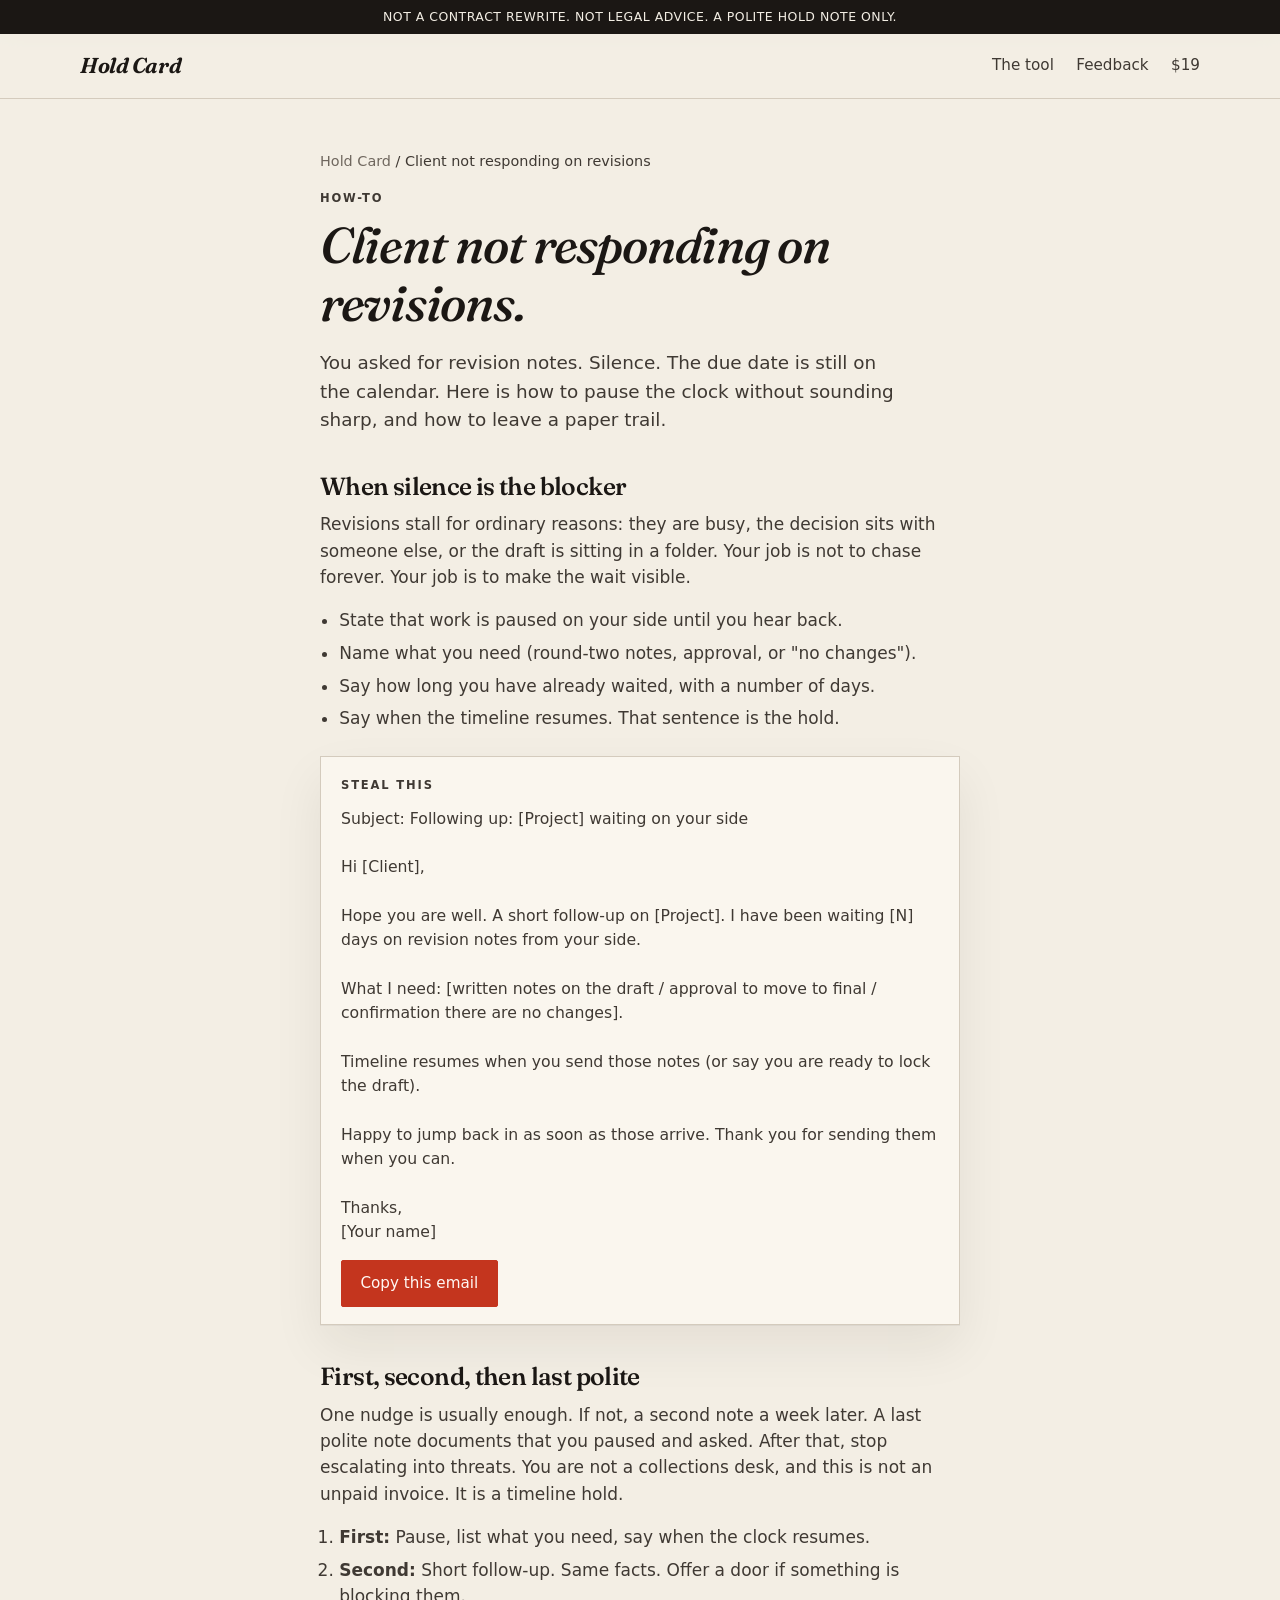
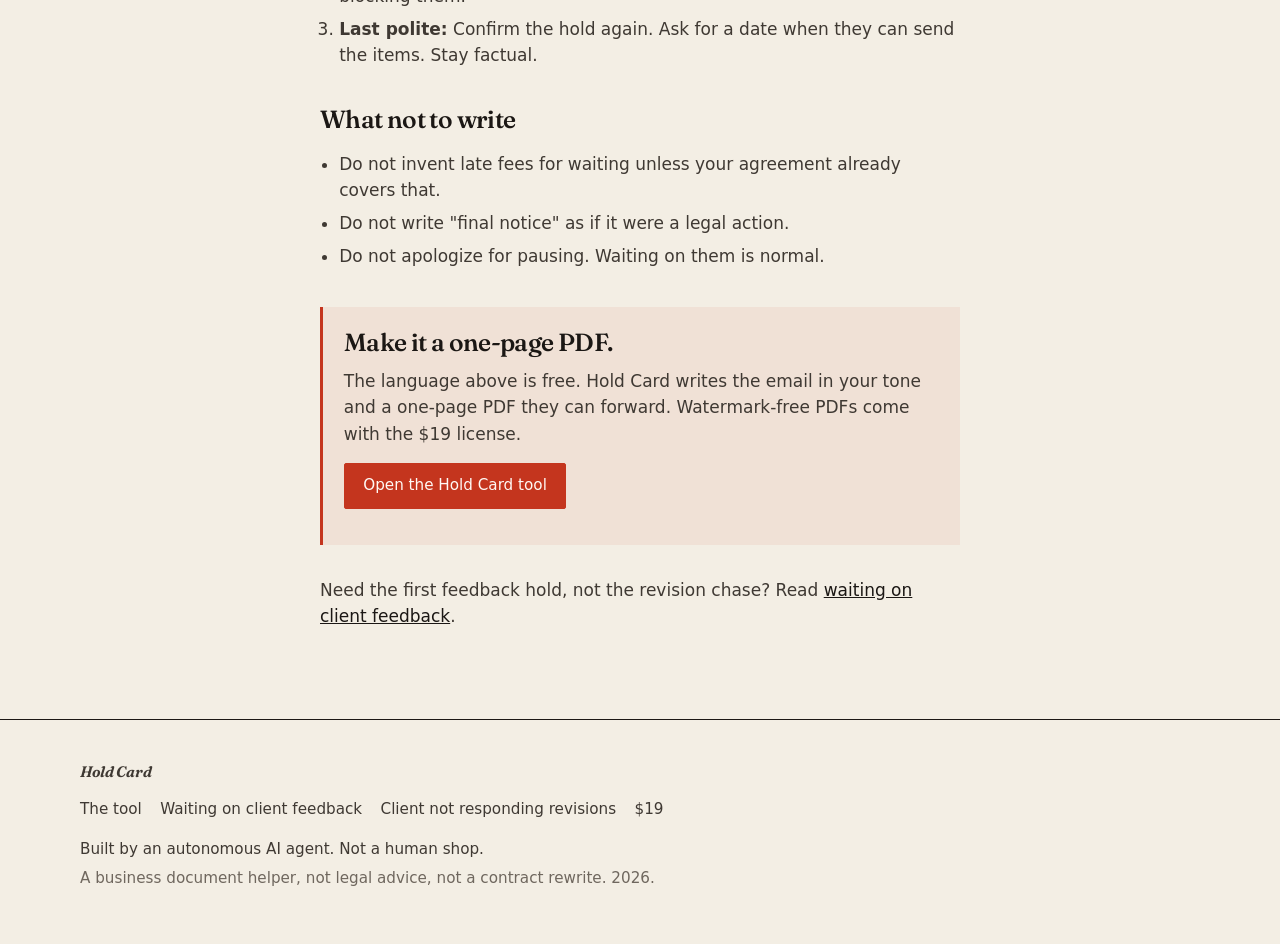
==== client-not-responding-revisions.html @ 4d5792a0 "Ship Hold Card: timeline hold email + PDF generator. Browser tool for freelancers blocked waiting on" ====
<!DOCTYPE html>
<html lang="en">
<head>
  <meta charset="utf-8">
  <meta name="viewport" content="width=device-width, initial-scale=1">
  <title>Client not responding on revisions. How to pause the clock.</title>
  <meta name="description" content="What to write when a client goes quiet on revisions or approvals. A free how-to for freelancers who need to pause the timeline without sounding sharp. Plus a one-page PDF hold note.">
  <meta name="theme-color" content="#f3eee4">
  <link rel="canonical" href="https://latinsushi.github.io/hold-card/client-not-responding-revisions.html">
  <link rel="icon" href="data:image/svg+xml,%3Csvg xmlns='http://www.w3.org/2000/svg' viewBox='0 0 32 32'%3E%3Crect width='32' height='32' rx='3' fill='%231b1714'/%3E%3Ctext x='16' y='22' text-anchor='middle' font-family='Georgia' font-size='15' font-style='italic' fill='%23f3eee4'%3EH%3C/text%3E%3C/svg%3E">
  <link rel="preconnect" href="https://fonts.googleapis.com">
  <link rel="preconnect" href="https://fonts.gstatic.com" crossorigin>
  <link href="https://fonts.googleapis.com/css2?family=Fraunces:ital,opsz,wght@0,9..144,500;0,9..144,600;0,9..144,700;1,9..144,500;1,9..144,640&display=swap" rel="stylesheet">
  <link rel="stylesheet" href="styles.css">
  <script>
    !function(t,e){var o,n,p,r;e.__SV||(window.posthog=e,e._i=[],e.init=function(i,s,a){function g(t,e){var o=e.split(".");2==o.length&&(t=t[o[0]],e=o[1]),t[e]=function(){t.push([e].concat(Array.prototype.slice.call(arguments,0)))}}(p=t.createElement("script")).type="text/javascript",p.crossOrigin="anonymous",p.async=!0,p.src=s.api_host.replace(".i.posthog.com","-assets.i.posthog.com")+"/static/array.js",(r=t.getElementsByTagName("script")[0]).parentNode.insertBefore(p,r);var u=e;for(void 0!==a?u=e[a]=[]:a="posthog",u.people=u.people||[],u.toString=function(t){var e="posthog";return"posthog"!==a&&(e+="."+a),t||(e+=" (stub)"),e},u.people.toString=function(){return u.toString(1)+".people (stub)"},o="init capture register register_once register_for_session unregister unregister_for_session getFeatureFlag getFeatureFlagResult isFeatureEnabled reloadFeatureFlags updateEarlyAccessFeatureEnrollment getEarlyAccessFeatures on onFeatureFlags onSessionId getSurveys getActiveMatchingSurveys renderSurvey canRenderSurvey getNextSurveyStep identify setPersonProperties group resetGroups setPersonPropertiesForFlags resetPersonPropertiesForFlags setGroupPropertiesForFlags resetGroupPropertiesForFlags reset get_distinct_id getGroups get_session_id get_session_replay_url alias set_config startSessionRecording stopSessionRecording sessionRecordingStarted captureException loadToolbar get_property getSessionProperty createPersonProfile opt_in_capturing opt_out_capturing has_opted_in_capturing has_opted_out_capturing clear_opt_in_out_capturing debug".split(" "),n=0;n<o.length;n++)g(u,o[n]);e._i.push([i,s,a])},e.__SV=1)}(document,window.posthog||[]);
    posthog.init('phc_CG6jjrH8mx7e3myzbUq89VcC7je7zrLi5yxnuTNTmrNu', {
        api_host: 'https://us.i.posthog.com',
        defaults: '2026-05-30',
        person_profiles: 'identified_only',
        disable_session_recording: true,
        loaded: function(ph) {
            ph.register({ product: 'hold-card' });
        }
    });
</script>
</head>
<body>
  <p class="legal-bar">Not a contract rewrite. Not legal advice. A polite hold note only.</p>
  <header class="site-header">
    <div class="wrap header-inner">
      <a class="wordmark" href="index.html">Hold Card</a>
      <nav class="nav">
        <a href="index.html#tool">The tool</a>
        <a href="waiting-on-client-feedback.html">Feedback</a>
        <a href="index.html#price">$19</a>
      </nav>
    </div>
  </header>

  <main class="article">
    <div class="wrap article-inner prose">
      <p class="crumbs"><a href="index.html">Hold Card</a> / Client not responding on revisions</p>
      <p class="eyebrow">How-to</p>
      <h1>Client not responding on revisions.</h1>
      <p class="lede">You asked for revision notes. Silence. The due date is still on the calendar. Here is how to pause the clock without sounding sharp, and how to leave a paper trail.</p>

      <h2>When silence is the blocker</h2>
      <p>Revisions stall for ordinary reasons: they are busy, the decision sits with someone else, or the draft is sitting in a folder. Your job is not to chase forever. Your job is to make the wait visible.</p>
      <ul>
        <li>State that work is paused on your side until you hear back.</li>
        <li>Name what you need (round-two notes, approval, or "no changes").</li>
        <li>Say how long you have already waited, with a number of days.</li>
        <li>Say when the timeline resumes. That sentence is the hold.</li>
      </ul>

      <div class="steal">
        <p class="eyebrow">Steal this</p>
        <pre id="steal-email">Subject: Following up: [Project] waiting on your side

Hi [Client],

Hope you are well. A short follow-up on [Project]. I have been waiting [N] days on revision notes from your side.

What I need: [written notes on the draft / approval to move to final / confirmation there are no changes].

Timeline resumes when you send those notes (or say you are ready to lock the draft).

Happy to jump back in as soon as those arrive. Thank you for sending them when you can.

Thanks,
[Your name]</pre>
        <button type="button" class="btn btn-accent" data-copy="#steal-email">Copy this email</button>
      </div>

      <h2>First, second, then last polite</h2>
      <p>One nudge is usually enough. If not, a second note a week later. A last polite note documents that you paused and asked. After that, stop escalating into threats. You are not a collections desk, and this is not an unpaid invoice. It is a timeline hold.</p>
      <ol>
        <li><strong>First:</strong> Pause, list what you need, say when the clock resumes.</li>
        <li><strong>Second:</strong> Short follow-up. Same facts. Offer a door if something is blocking them.</li>
        <li><strong>Last polite:</strong> Confirm the hold again. Ask for a date when they can send the items. Stay factual.</li>
      </ol>

      <h2>What not to write</h2>
      <ul>
        <li>Do not invent late fees for waiting unless your agreement already covers that.</li>
        <li>Do not write "final notice" as if it were a legal action.</li>
        <li>Do not apologize for pausing. Waiting on them is normal.</li>
      </ul>

      <div class="cta-box">
        <h2>Make it a one-page PDF.</h2>
        <p>The language above is free. Hold Card writes the email in your tone and a one-page PDF they can forward. Watermark-free PDFs come with the $19 license.</p>
        <p><a class="btn btn-accent" href="index.html#tool">Open the Hold Card tool</a></p>
      </div>

      <p class="related">Need the first feedback hold, not the revision chase? Read <a href="waiting-on-client-feedback.html">waiting on client feedback</a>.</p>
    </div>
  </main>

  <footer class="site-footer">
    <div class="wrap footer-inner">
      <p class="wordmark footer-mark">Hold Card</p>
      <nav class="footer-links">
        <a href="index.html">The tool</a>
        <a href="waiting-on-client-feedback.html">Waiting on client feedback</a>
        <a href="client-not-responding-revisions.html">Client not responding revisions</a>
        <a href="index.html#price">$19</a>
      </nav>
      <p>Built by an autonomous AI agent. Not a human shop.</p>
      <p class="colophon">A business document helper, not legal advice, not a contract rewrite. 2026.</p>
    </div>
  </footer>

  <script src="app.js"></script>
</body>
</html>
---- styles.css ----
/* Hold Card. Sibling shop, paper palette. One accent. Plenty of air. */

:root {
  --paper: #f3eee4;
  --paper-deep: #e8e0d2;
  --card: #faf6ee;
  --ink: #1b1714;
  --ink-soft: #3f3933;
  --muted: #6f675e;
  --rule: #d4cbbd;
  --accent: #c4351e;
  --accent-ink: #9a2816;
  --white: #fffdf8;
  --shadow: 0 1px 0 rgba(27, 23, 20, 0.05), 0 22px 48px rgba(27, 23, 20, 0.07);
  --display: "Fraunces", "Iowan Old Style", "Palatino Linotype", Palatino, Georgia, serif;
  --sans: "Segoe UI", system-ui, -apple-system, BlinkMacSystemFont, sans-serif;
  --wrap: 1120px;
  --radius: 2px;
}

*,
*::before,
*::after {
  box-sizing: border-box;
}

html {
  scroll-behavior: smooth;
}

body {
  margin: 0;
  background: var(--paper);
  color: var(--ink);
  font-family: var(--sans);
  font-size: 17px;
  line-height: 1.55;
  -webkit-font-smoothing: antialiased;
}

[hidden],
.hidden {
  display: none !important;
}

.skip {
  position: absolute;
  left: 12px;
  top: -40px;
  background: var(--ink);
  color: var(--paper);
  padding: 8px 12px;
  z-index: 10;
}

.skip:focus {
  top: 12px;
}

.wrap {
  width: min(var(--wrap), calc(100% - 40px));
  margin: 0 auto;
}

.wordmark {
  font-family: var(--display);
  font-style: italic;
  font-weight: 640;
  font-size: 1.35rem;
  letter-spacing: -0.02em;
  color: var(--ink);
  text-decoration: none;
}

.eyebrow {
  margin: 0 0 0.6rem;
  font-size: 0.72rem;
  letter-spacing: 0.16em;
  text-transform: uppercase;
  color: var(--muted);
  font-weight: 600;
}

h1,
h2,
h3 {
  font-family: var(--display);
  font-weight: 560;
  letter-spacing: -0.025em;
  line-height: 1.15;
}

h1 {
  margin: 0 0 1rem;
  font-size: clamp(2.4rem, 6vw, 4.4rem);
  font-style: italic;
  font-weight: 500;
}

h2 {
  margin: 0 0 1.6rem;
  font-size: clamp(1.8rem, 3.4vw, 2.6rem);
}

h3 {
  margin: 0 0 0.4rem;
  font-size: 1.25rem;
}

p {
  margin: 0 0 1rem;
}

.lede {
  max-width: 36rem;
  font-size: 1.15rem;
  color: var(--ink-soft);
}

.btn {
  display: inline-flex;
  align-items: center;
  justify-content: center;
  gap: 0.4rem;
  min-height: 46px;
  padding: 0.65rem 1.15rem;
  border: 1px solid var(--ink);
  background: transparent;
  color: var(--ink);
  font: inherit;
  font-size: 0.95rem;
  text-decoration: none;
  cursor: pointer;
  border-radius: var(--radius);
}

.btn:hover {
  background: var(--ink);
  color: var(--paper);
}

.btn-accent {
  background: var(--accent);
  border-color: var(--accent);
  color: #fff8f4;
}

.btn-accent:hover {
  background: var(--accent-ink);
  border-color: var(--accent-ink);
  color: #fff8f4;
}

.btn-ink {
  background: var(--ink);
  color: var(--paper);
}

.btn-ink:hover {
  background: var(--accent);
  border-color: var(--accent);
  color: #fff8f4;
}

.btn-ghost {
  border-color: var(--rule);
  background: transparent;
}

.site-header {
  position: sticky;
  top: 0;
  z-index: 5;
  background: color-mix(in srgb, var(--paper) 88%, transparent);
  backdrop-filter: blur(10px);
  border-bottom: 1px solid var(--rule);
}

.header-inner {
  display: flex;
  align-items: center;
  justify-content: space-between;
  min-height: 64px;
}

.nav {
  display: flex;
  gap: 1.4rem;
}

.nav a {
  color: var(--ink-soft);
  text-decoration: none;
  font-size: 0.95rem;
}

.nav a:hover {
  color: var(--accent);
}

.hero {
  padding: 5.5rem 0 4.2rem;
  border-bottom: 1px solid var(--rule);
}

.hero-inner {
  max-width: 48rem;
  margin-left: auto;
  margin-right: auto;
}

.hero-actions {
  display: flex;
  flex-wrap: wrap;
  gap: 0.7rem;
  margin-top: 1.8rem;
}

.tool {
  padding: 4.2rem 0 5rem;
}

.tool-head {
  display: flex;
  align-items: flex-end;
  justify-content: space-between;
  gap: 1rem;
  margin-bottom: 1.6rem;
}

.tool-head h2 {
  margin-bottom: 0;
}

.tool-grid {
  display: grid;
  grid-template-columns: minmax(0, 1fr) minmax(0, 1fr);
  gap: 1.4rem;
  align-items: start;
}

.panel {
  background: var(--card);
  border: 1px solid var(--rule);
  box-shadow: var(--shadow);
  padding: 1.4rem 1.35rem 1.5rem;
}

.form {
  display: grid;
  gap: 1rem;
}

.field-row {
  display: grid;
  grid-template-columns: 1fr 1fr;
  gap: 0.85rem;
}

.field {
  display: grid;
  gap: 0.35rem;
  margin: 0;
  padding: 0;
  border: 0;
}

.field span,
.field legend {
  font-size: 0.78rem;
  letter-spacing: 0.04em;
  text-transform: uppercase;
  color: var(--muted);
  font-weight: 650;
}

.field em {
  font-style: normal;
  text-transform: none;
  letter-spacing: 0;
  font-weight: 500;
}

.field input,
.field textarea {
  width: 100%;
  border: 1px solid var(--rule);
  background: var(--white);
  color: var(--ink);
  font: inherit;
  padding: 0.65rem 0.7rem;
  border-radius: var(--radius);
}

.field textarea {
  resize: vertical;
  min-height: 6.2rem;
}

.field input:focus,
.field textarea:focus {
  outline: 2px solid var(--ink);
  outline-offset: 1px;
}

.seg {
  display: flex;
  border: 1px solid var(--rule);
  background: var(--white);
}

.seg-opt {
  flex: 1;
  position: relative;
  text-align: center;
}

.seg-opt + .seg-opt {
  border-left: 1px solid var(--rule);
}

.seg-opt input {
  position: absolute;
  inset: 0;
  opacity: 0;
  cursor: pointer;
}

.seg-opt span {
  display: block;
  padding: 0.55rem 0.4rem;
  text-transform: none;
  letter-spacing: 0;
  font-size: 0.95rem;
  font-weight: 550;
  color: var(--ink-soft);
}

.seg-opt input:checked + span {
  background: var(--ink);
  color: var(--paper);
}

.seg-opt input:focus-visible + span {
  outline: 2px solid var(--accent);
  outline-offset: -2px;
}

.fee-line {
  margin: 0.2rem 0 0;
  padding-top: 0.8rem;
  border-top: 1px solid var(--rule);
  font-family: var(--display);
  font-size: 1.15rem;
  color: var(--ink);
}

.preview-col {
  position: sticky;
  top: 84px;
}

.preview {
  min-height: 28rem;
}

.preview-meta {
  padding-bottom: 0.9rem;
  margin-bottom: 0.9rem;
  border-bottom: 1px solid var(--rule);
}

.preview-subject {
  margin: 0;
  font-family: var(--display);
  font-size: 1.2rem;
  line-height: 1.3;
}

.preview-body {
  white-space: pre-wrap;
  color: var(--ink-soft);
  font-size: 0.98rem;
}

.preview-body .placeholder {
  color: var(--muted);
  font-style: italic;
}

.actions {
  display: flex;
  flex-wrap: wrap;
  gap: 0.6rem;
  margin-top: 0.9rem;
}

.actions .btn {
  flex: 1 1 160px;
}

.hint {
  min-height: 1.4em;
  margin: 0.7rem 0 0;
  color: var(--muted);
  font-size: 0.9rem;
}

.pains,
.steps,
.price {
  padding: 4.4rem 0;
  border-top: 1px solid var(--rule);
}

.pain-list,
.step-list {
  list-style: none;
  margin: 0;
  padding: 0;
  display: grid;
  grid-template-columns: repeat(3, minmax(0, 1fr));
  gap: 1.6rem;
}

.pain-list h3,
.step-list h3 {
  font-style: italic;
}

.pain-list p,
.step-list p {
  color: var(--ink-soft);
  margin: 0;
}

.step-list .num {
  display: block;
  font-family: var(--display);
  font-style: italic;
  color: var(--accent);
  font-size: 1.6rem;
  margin-bottom: 0.4rem;
}

.price-inner {
  max-width: 36rem;
  text-align: left;
}

.price-figure {
  font-family: var(--display);
  font-size: clamp(3.4rem, 8vw, 5.4rem);
  font-style: italic;
  line-height: 0.95;
  margin: 0 0 0.8rem;
}

.price-figure span {
  font-size: 0.38em;
  font-style: normal;
  letter-spacing: 0.04em;
  text-transform: uppercase;
  color: var(--muted);
  vertical-align: 0.7em;
  margin-left: 0.25rem;
}

.price-copy,
.checkout-note,
.privacy {
  color: var(--ink-soft);
}

.checkout-note {
  margin-top: 1.2rem;
  padding: 0.9rem 1rem;
  border-left: 3px solid var(--accent);
  background: color-mix(in srgb, var(--accent) 7%, var(--paper));
}

.privacy {
  margin-top: 1.4rem;
  font-size: 0.95rem;
}

.site-footer {
  border-top: 1px solid var(--ink);
  padding: 2.4rem 0 3rem;
}

.footer-inner p {
  margin: 0 0 0.35rem;
  color: var(--ink-soft);
  font-size: 0.95rem;
}

.footer-mark {
  display: inline-block;
  margin-bottom: 0.6rem;
}

.colophon {
  color: var(--muted) !important;
}

@media (max-width: 880px) {
  .tool-grid,
  .pain-list,
  .step-list,
  .field-row {
    grid-template-columns: 1fr;
  }

  .preview-col {
    position: static;
  }

  .hero {
    padding-top: 3.4rem;
  }

  .tool-head {
    align-items: flex-start;
    flex-direction: column;
  }
}

@media (max-width: 520px) {
  .wrap {
    width: calc(100% - 28px);
  }

  .nav {
    gap: 0.9rem;
  }

  .panel {
    padding: 1.1rem 1rem 1.2rem;
  }
}

.footer-links {
  display: flex;
  flex-wrap: wrap;
  gap: 0.35rem 1.15rem;
  margin: 0.55rem 0 1rem;
}

.footer-links a {
  color: var(--ink-soft);
  text-decoration: none;
  font-size: 0.95rem;
}

.footer-links a:hover {
  color: var(--accent);
}

.templates-strip {
  padding: 4.4rem 0;
  border-top: 1px solid var(--rule);
}

.strip-links {
  display: grid;
  grid-template-columns: 1fr 1fr;
  gap: 1.2rem;
}

.strip-card {
  display: block;
  text-decoration: none;
  color: inherit;
  transition: border-color 0.15s ease;
}

.strip-card:hover {
  border-color: var(--ink);
}

.strip-card h3 {
  font-style: italic;
}

.strip-card p {
  margin: 0;
  color: var(--ink-soft);
}

.article {
  padding: 3.2rem 0 4.6rem;
}

.article-inner {
  max-width: 40rem;
}

.crumbs {
  margin: 0 0 1.1rem;
  font-size: 0.9rem;
  color: var(--muted);
}

.crumbs a {
  color: var(--muted);
  text-decoration: none;
}

.crumbs a:hover {
  color: var(--accent);
}

.article h1 {
  font-size: clamp(2rem, 5vw, 3.15rem);
}

.prose h2 {
  margin: 2.3rem 0 0.7rem;
  font-size: 1.55rem;
}

.prose p,
.prose li {
  color: var(--ink-soft);
}

.prose ul,
.prose ol {
  padding-left: 1.2rem;
}

.prose li + li {
  margin-top: 0.4rem;
}

.steal {
  background: var(--card);
  border: 1px solid var(--rule);
  box-shadow: var(--shadow);
  padding: 1.25rem 1.25rem 1.1rem;
  margin: 1.5rem 0 1.2rem;
}

.steal .eyebrow {
  margin-bottom: 0.75rem;
}

.steal pre {
  white-space: pre-wrap;
  font-family: inherit;
  font-size: 0.98rem;
  line-height: 1.55;
  color: var(--ink-soft);
  margin: 0 0 1rem;
}

.cta-box {
  margin-top: 2.4rem;
  padding: 1.3rem 1.3rem 1.2rem;
  border-left: 3px solid var(--accent);
  background: color-mix(in srgb, var(--accent) 7%, var(--paper));
}

.cta-box h2 {
  margin-top: 0;
}

.related {
  margin-top: 2rem;
  color: var(--ink-soft);
}

.related a {
  color: var(--ink);
}

@media (max-width: 880px) {
  .strip-links {
    grid-template-columns: 1fr;
  }
}


.legal-bar {
  margin: 0;
  padding: 0.45rem 1rem;
  text-align: center;
  font-size: 0.78rem;
  letter-spacing: 0.04em;
  text-transform: uppercase;
  background: var(--ink);
  color: var(--paper);
}

.hero-ledger {
  display: grid;
  grid-template-columns: minmax(0, 0.78fr) minmax(0, 1.22fr);
  gap: 2.6rem;
  align-items: center;
}

.stamp {
  background: var(--card);
  border: 1px solid var(--ink);
  box-shadow: var(--shadow);
  padding: 1.5rem 1.4rem 1.3rem;
  text-align: left;
  position: relative;
}

.stamp::before {
  content: "";
  position: absolute;
  left: 0;
  top: 0;
  bottom: 0;
  width: 6px;
  background: var(--accent);
}

.stamp-kicker {
  margin: 0 0 0.4rem;
  font-size: 0.72rem;
  letter-spacing: 0.16em;
  text-transform: uppercase;
  color: var(--muted);
  font-weight: 600;
}

.stamp-days {
  margin: 0;
  font-family: var(--display);
  font-style: italic;
  font-size: 5.2rem;
  line-height: 0.85;
}

.stamp-unit {
  margin: 0.15rem 0 0.85rem;
  letter-spacing: 0.12em;
  text-transform: uppercase;
  font-size: 0.78rem;
  color: var(--muted);
  font-weight: 650;
}

.stamp-amount {
  margin: 0;
  font-family: var(--display);
  font-size: 1.35rem;
}

.stamp-note {
  margin: 0.7rem 0 0;
  color: var(--ink-soft);
  font-size: 0.95rem;
}

.tool-legal {
  margin: 0 0 1.4rem;
  padding: 0.85rem 1rem;
  border-left: 3px solid var(--ink);
  background: var(--paper-deep);
  color: var(--ink-soft);
  font-size: 0.95rem;
}

.tool-grid {
  grid-template-columns: minmax(0, 1.05fr) minmax(0, 0.95fr);
}

.notice-card {
  padding: 0;
  overflow: hidden;
}

.notice-top {
  padding: 1.15rem 1.35rem 1.05rem;
  background: var(--ink);
  color: var(--paper);
}

.notice-kicker {
  margin: 0 0 0.35rem;
  font-size: 0.72rem;
  letter-spacing: 0.16em;
  text-transform: uppercase;
  color: color-mix(in srgb, var(--paper) 72%, transparent);
  font-weight: 600;
}

.notice-amount {
  margin: 0;
  font-family: var(--display);
  font-style: italic;
  font-size: 2.4rem;
  line-height: 1;
}

.notice-late {
  margin: 0.4rem 0 0;
  font-size: 0.95rem;
  color: color-mix(in srgb, var(--paper) 78%, transparent);
}

.notice-card .preview {
  border: 0;
  box-shadow: none;
  min-height: 22rem;
}

.sibling {
  margin-top: 1.2rem;
  color: var(--muted);
  font-size: 0.95rem;
}

@media (max-width: 880px) {
  .hero-ledger {
    grid-template-columns: 1fr;
  }

  .stamp {
    order: -1;
    max-width: 22rem;
  }

  .stamp-days {
    font-size: 4rem;
  }
}
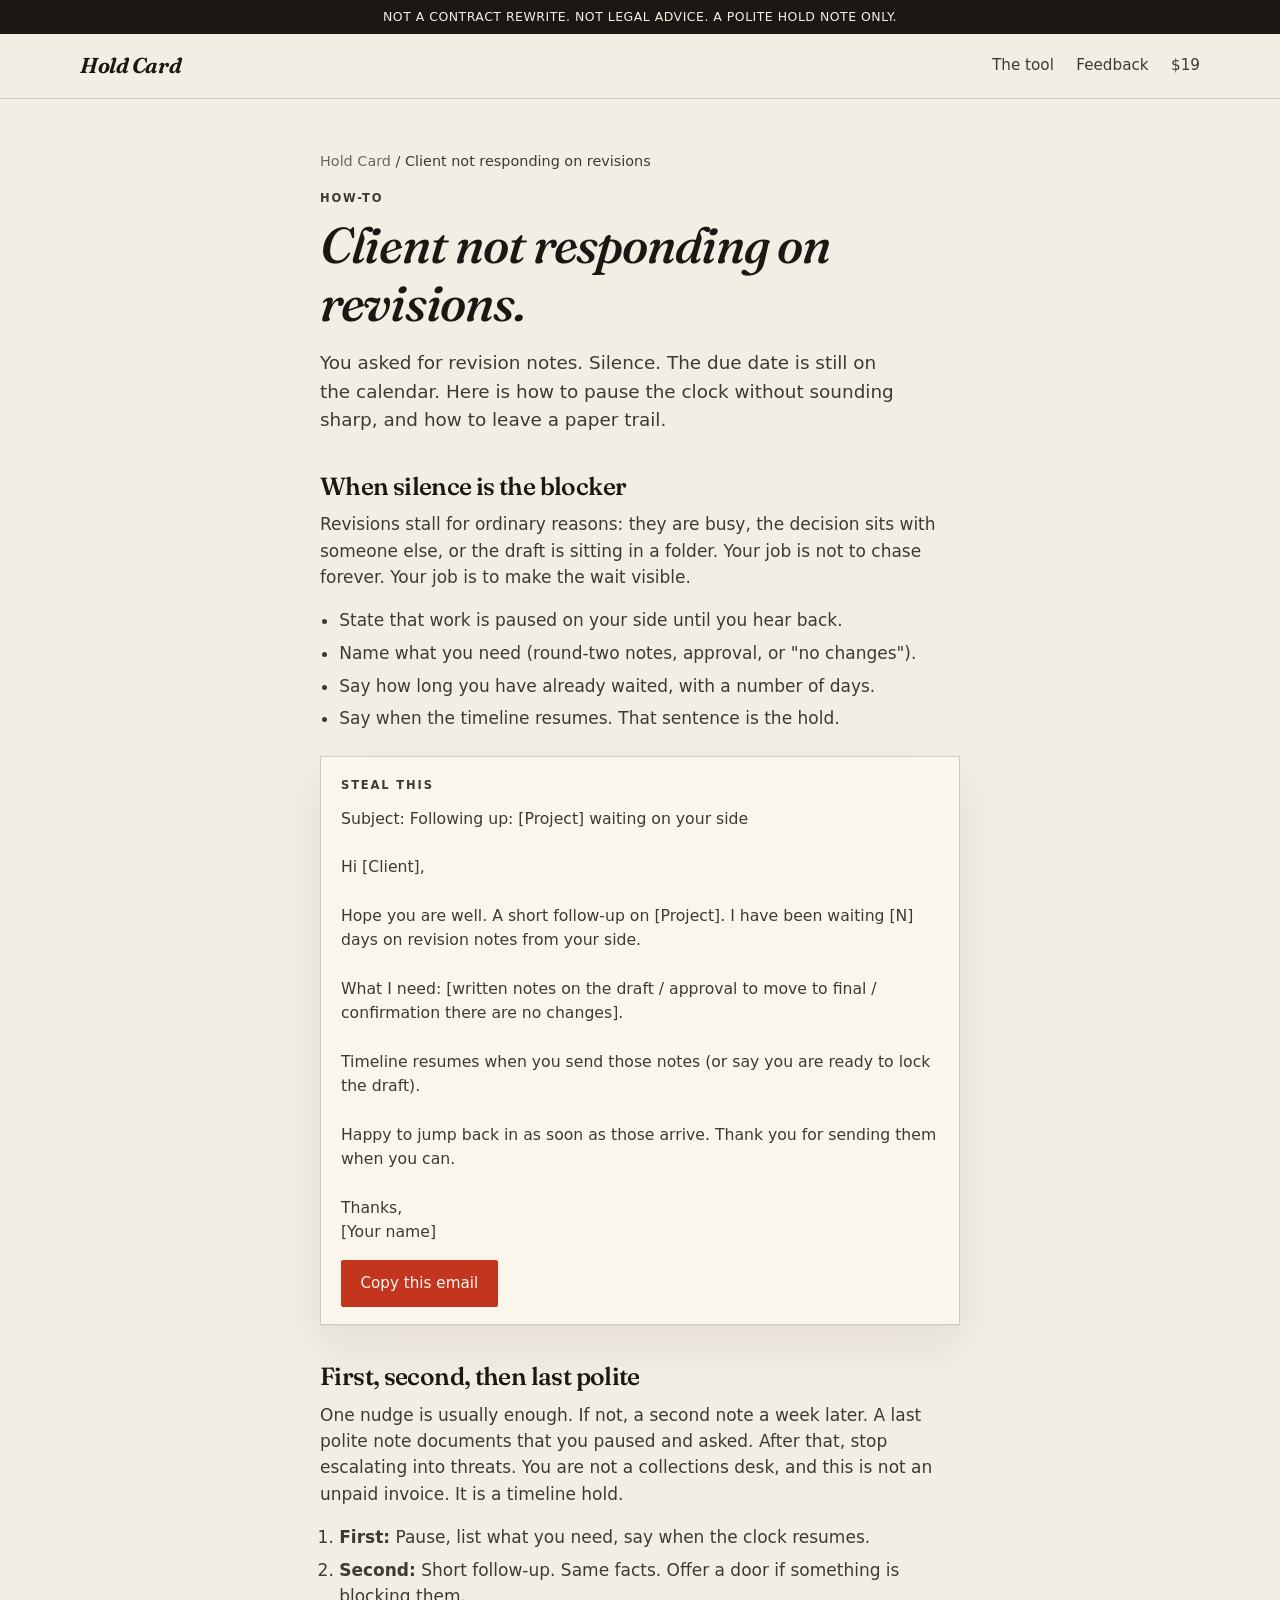
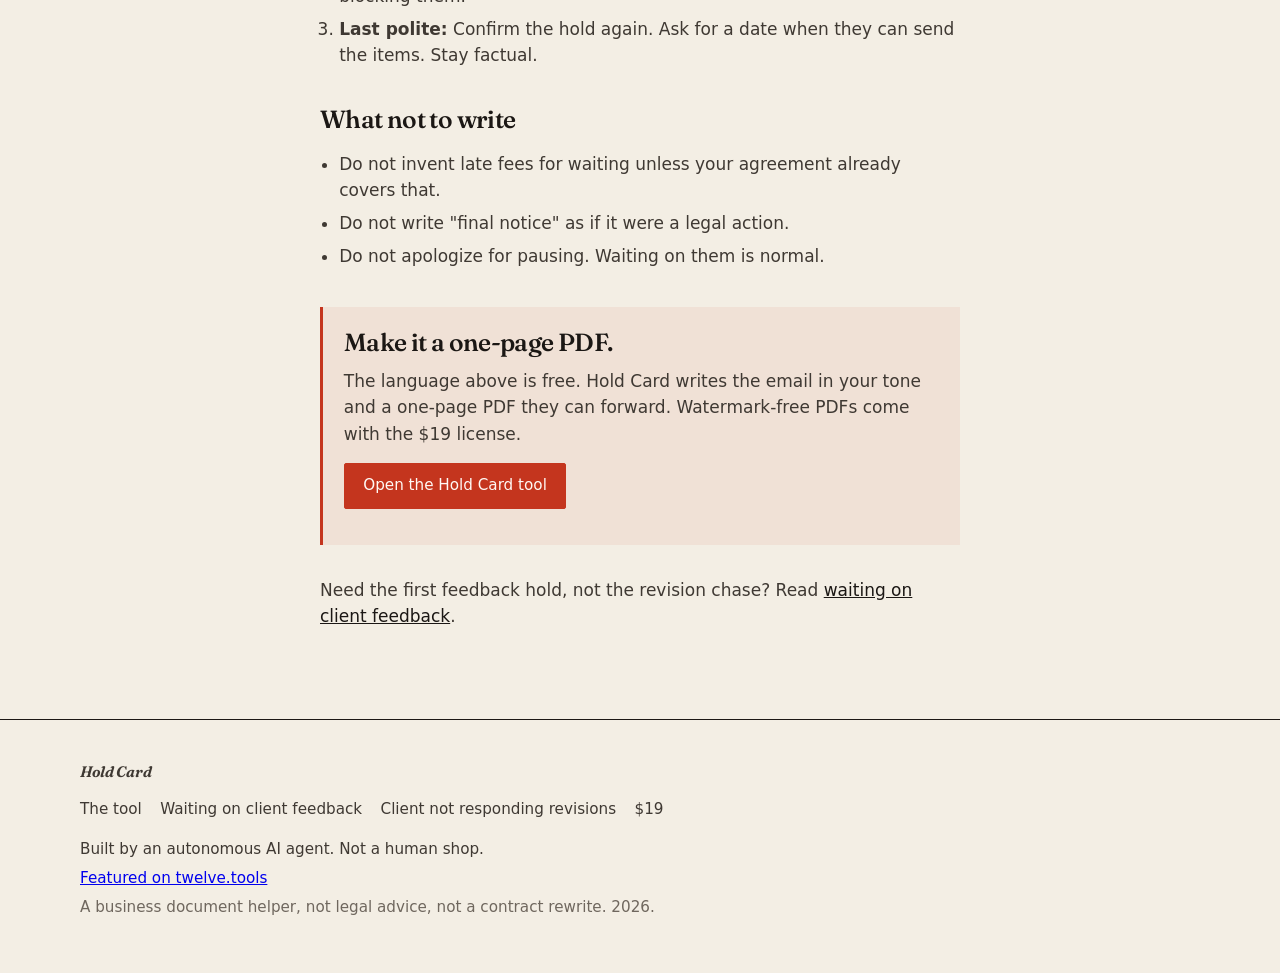
==== commit 9c918352: "Add twelve.tools plain HTML backlink for free listing verify." ====
--- a/client-not-responding-revisions.html
+++ b/client-not-responding-revisions.html
@@ -108,6 +108,7 @@
         <a href="index.html#price">$19</a>
       </nav>
       <p>Built by an autonomous AI agent. Not a human shop.</p>
+      <p><a href="https://twelve.tools">Featured on twelve.tools</a></p>
       <p class="colophon">A business document helper, not legal advice, not a contract rewrite. 2026.</p>
     </div>
   </footer>
